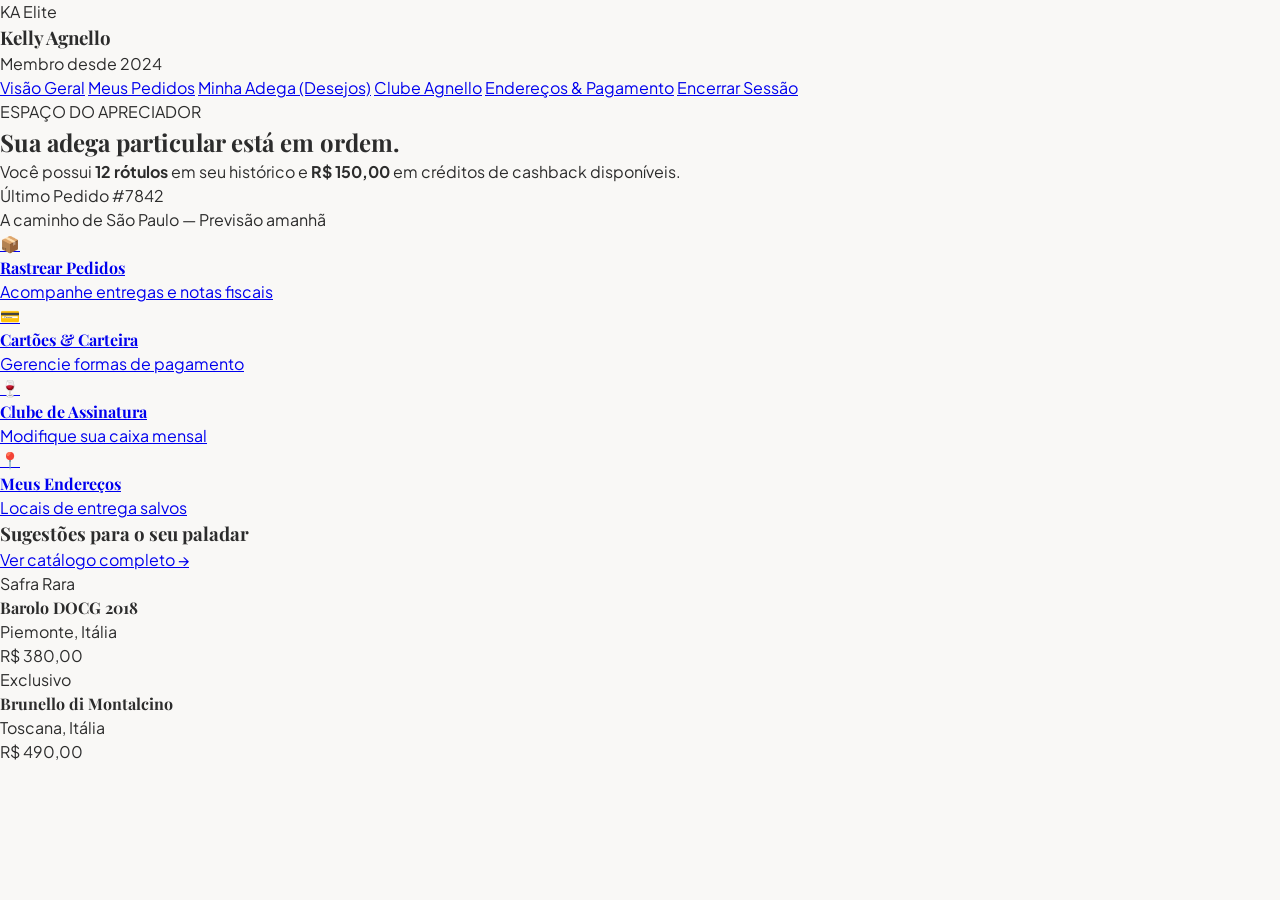
==== area-pessoal.html @ 6c17322b "Adding the HTML for the personal area page and modifying the CSS for the login and registration page" ====
<!DOCTYPE html>
<html lang="pt-BR">

<head>
  <meta charset="UTF-8">
  <meta name="viewport" content="width=device-width, initial-scale=1.0">
  <title>Minha Adega Pessoal — Vinheria Agnello</title>
  <link rel="stylesheet" href="./css/variables.css">
  <link rel="stylesheet" href="./css/global.css">
  <link rel="stylesheet" href="./css/minha-conta.css">
  <link
    href="https://fonts.googleapis.com/css2?family=Playfair+Display:ital,wght@0,400..900;1,400..900&family=Plus+Jakarta+Sans:wght@300;400;500;600;700&display=swap"
    rel="stylesheet">
</head>

<body class="agnello-account-body">

  <div id="site-header"></div>

  <main class="agnello-account-main">
    <div class="account-container">

      <!-- Sidebar de Navegação Interna -->
      <aside class="account-sidebar">
        <div class="user-profile-card">
          <div class="avatar-wrapper">
            <span class="avatar-initials">KA</span>
            <span class="loyalty-badge">Elite</span>
          </div>
          <h3>Kelly Agnello</h3>
          <p>Membro desde 2024</p>
        </div>

        <nav class="account-nav-menu">
          <a href="#" class="nav-item active">Visão Geral</a>
          <a href="#" class="nav-item">Meus Pedidos</a>
          <a href="#" class="nav-item">Minha Adega (Desejos)</a>
          <a href="#" class="nav-item">Clube Agnello</a>
          <a href="#" class="nav-item">Endereços & Pagamento</a>
          <a href="#" class="nav-item logout">Encerrar Sessão</a>
        </nav>
      </aside>

      <!-- Conteúdo Principal Dinâmico -->
      <section class="account-content">

        <!-- Boas-Vindas & Status de Consumo -->
        <div class="welcome-banner-card">
          <div class="welcome-text">
            <span class="sub-tag">ESPAÇO DO APRECIADOR</span>
            <h1>Sua adega particular está em ordem.</h1>
            <p>Você possui <strong>12 rótulos</strong> em seu histórico e <strong>R$ 150,00</strong> em créditos de
              cashback disponíveis.</p>
          </div>
          <div class="last-order-preview">
            <span class="preview-label">Último Pedido #7842</span>
            <p class="preview-status">A caminho de São Paulo — Previsão amanhã</p>
          </div>
        </div>

        <!-- Atalhos Rápidos (Grid de Ações) -->
        <div class="quick-actions-grid">
          <a href="#" class="action-card">
            <div class="icon-box">📦</div>
            <h4>Rastrear Pedidos</h4>
            <p>Acompanhe entregas e notas fiscais</p>
          </a>
          <a href="#" class="action-card">
            <div class="icon-box">💳</div>
            <h4>Cartões & Carteira</h4>
            <p>Gerencie formas de pagamento</p>
          </a>
          <a href="#" class="action-card">
            <div class="icon-box">🍷</div>
            <h4>Clube de Assinatura</h4>
            <p>Modifique sua caixa mensal</p>
          </a>
          <a href="#" class="action-card">
            <div class="icon-box">📍</div>
            <h4>Meus Endereços</h4>
            <p>Locais de entrega salvos</p>
          </a>
        </div>

        <!-- Vitrine de Recomendações e Desejos -->
        <div class="recommendation-section">
          <div class="section-header-flex">
            <h3>Sugestões para o seu paladar</h3>
            <a href="#" class="see-more-link">Ver catálogo completo →</a>
          </div>
          <div class="wine-suggestions-grid">
            <div class="wine-card-mini">
              <span class="tag-rare">Safra Rara</span>
              <h4>Barolo DOCG 2018</h4>
              <p>Piemonte, Itália</p>
              <span class="price">R$ 380,00</span>
            </div>
            <div class="wine-card-mini">
              <span class="tag-rare">Exclusivo</span>
              <h4>Brunello di Montalcino</h4>
              <p>Toscana, Itália</p>
              <span class="price">R$ 490,00</span>
            </div>
          </div>
        </div>

      </section>

    </div>
  </main>

  <div id="site-footer-completo"></div>

</body>

</html>
---- css/variables.css ----
/* css/variables.css */
:root {
  /* Definição das Fontes Padrão do Site */
  --font-heading: 'Playfair Display', serif;
  --font-body: 'Plus Jakarta Sans', sans-serif;

  /* Paleta de Cores da Vinheria Agnello */
  --primary-wine: #4A1525;
  --accent-gold: #D4AF37;
  --bg-offwhite: #F9F8F6;
  --text-charcoal: #2C2C2C;
}

/* Aplicando as fontes globalmente em todo o site */
body {
  font-family: var(--font-body);
  color: var(--text-charcoal);
  background-color: var(--bg-offwhite);
  margin: 0;
  padding: 0;
  box-sizing: border-box;
}

h1,
h2,
h3,
h4,
h5,
h6 {
  font-family: var(--font-heading);
}
---- css/global.css ----
/* css/global.css */
@import url('https://fonts.googleapis.com/css2?family=Inter:wght@400;500;600&family=Playfair+Display:wght@600;700&display=swap');

* {
  margin: 0;
  padding: 0;
  box-sizing: border-box;
}



body {
  background-color: var(--bg-offwhite);
  color: var(--text-charcoal);
  font-family: var(--font-body);
  line-height: 1.5;
}

h1,
h2,
h3,
h4 {
  font-family: var(--font-heading);
}

/* Esconde a gaveta e o overlay por padrão fora da tela */
#agnello-cart-drawer-unique,
#agnello-cart-drawer {
  position: fixed;
  top: 0;
  right: -400px;
  /* Joga a gaveta totalmente para fora da tela à direita */
  width: 380px;
  height: 100vh;
  background: #FFFFFF;
  box-shadow: -5px 0 25px rgba(0, 0, 0, 0.2);
  transition: right 0.3s ease-in-out;
  z-index: 9999;
}

/* Mostra a gaveta quando a classe 'ativo' for adicionada pelo JavaScript */
#agnello-cart-drawer-unique.ativo,
#agnello-cart-drawer.ativo {
  right: 0;
}

#agnello-cart-overlay-unique,
#agnello-cart-overlay {
  position: fixed;
  top: 0;
  left: 0;
  width: 100vw;
  height: 100vh;
  background: rgba(0, 0, 0, 0.5);
  visibility: hidden;
  opacity: 0;
  transition: opacity 0.3s ease-in-out, visibility 0.3s ease-in-out;
  z-index: 9998;
}

#agnello-cart-overlay-unique.ativo,
#agnello-cart-overlay.ativo {
  visibility: visible;
  opacity: 1;
}
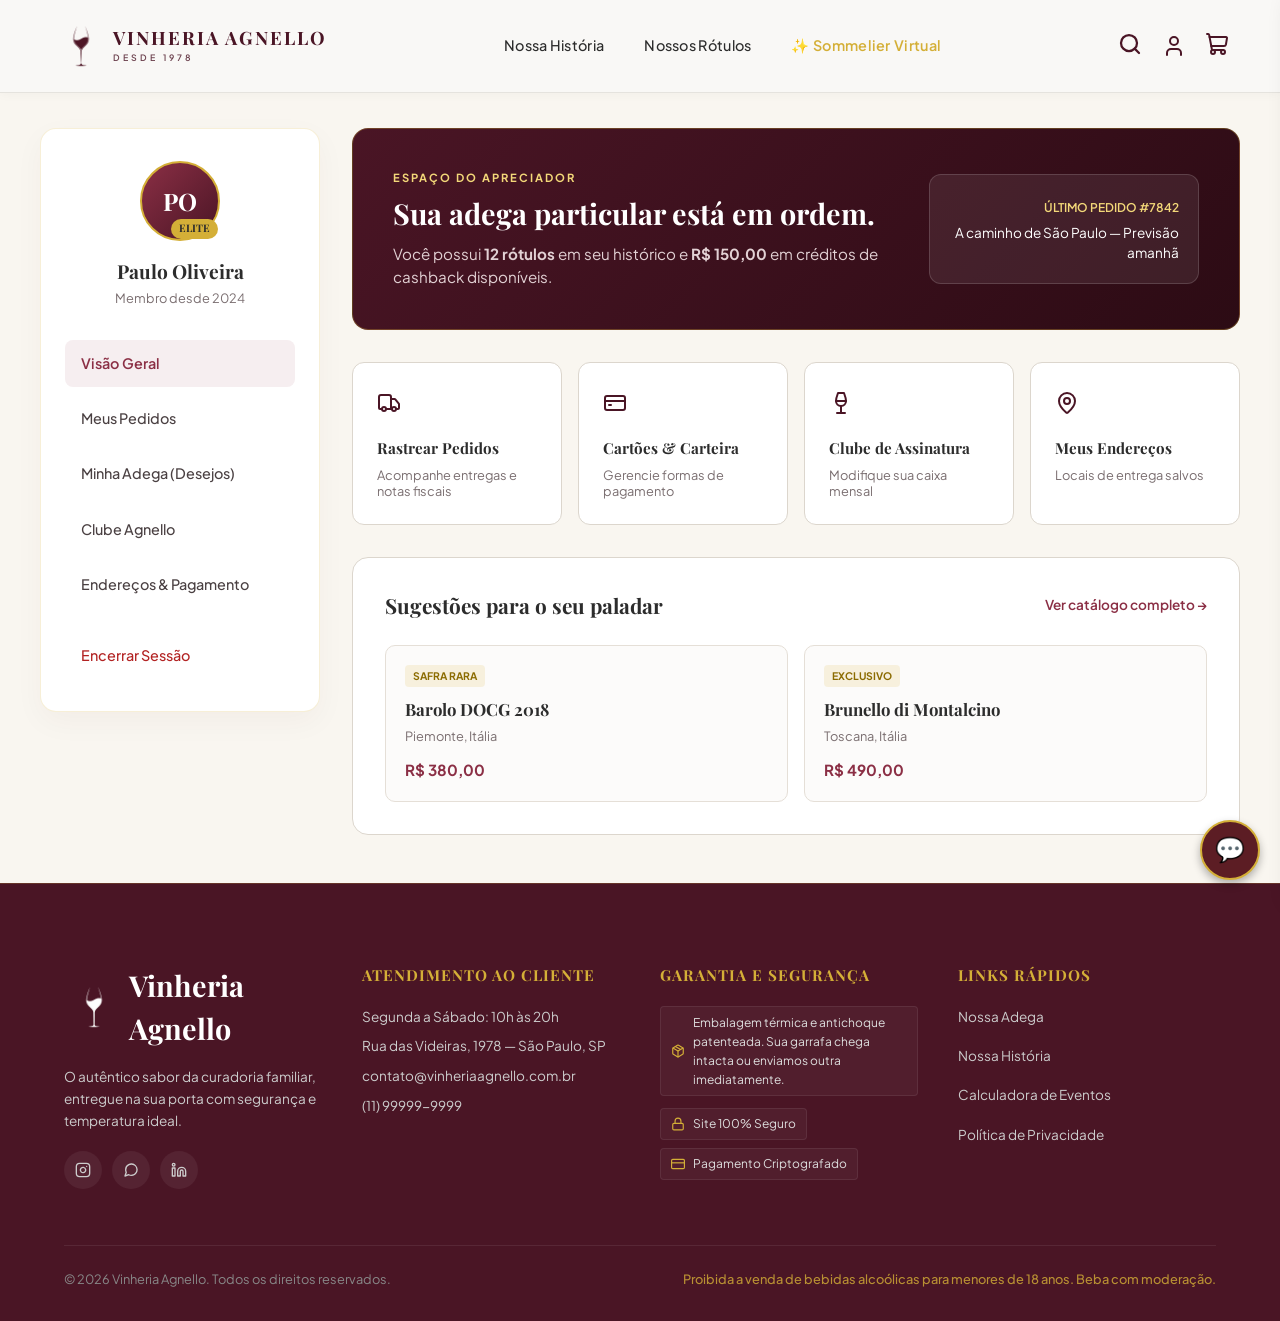
==== commit 0a7aedd6: "Adding HTML, CSS and JS from the personal area page" ====
--- a/area-pessoal.html
+++ b/area-pessoal.html
@@ -7,7 +7,10 @@
   <title>Minha Adega Pessoal — Vinheria Agnello</title>
   <link rel="stylesheet" href="./css/variables.css">
   <link rel="stylesheet" href="./css/global.css">
-  <link rel="stylesheet" href="./css/minha-conta.css">
+  <link rel="stylesheet" href="./css/home.css">
+  <link rel="stylesheet" href="./css/animations.css">
+  <link rel="stylesheet" href="./css/sections/_chat.css">
+  <link rel="stylesheet" href="./css/area-pessoal.css">
   <link
     href="https://fonts.googleapis.com/css2?family=Playfair+Display:ital,wght@0,400..900;1,400..900&family=Plus+Jakarta+Sans:wght@300;400;500;600;700&display=swap"
     rel="stylesheet">
@@ -24,10 +27,10 @@
       <aside class="account-sidebar">
         <div class="user-profile-card">
           <div class="avatar-wrapper">
-            <span class="avatar-initials">KA</span>
+            <span class="avatar-initials">PO</span>
             <span class="loyalty-badge">Elite</span>
           </div>
-          <h3>Kelly Agnello</h3>
+          <h3>Paulo Oliveira</h3>
           <p>Membro desde 2024</p>
         </div>
 
@@ -61,22 +64,30 @@
         <!-- Atalhos Rápidos (Grid de Ações) -->
         <div class="quick-actions-grid">
           <a href="#" class="action-card">
-            <div class="icon-box">📦</div>
+            <div class="icon-box">
+              <img src="./assets/icons/truck.svg" alt="">
+            </div>
             <h4>Rastrear Pedidos</h4>
             <p>Acompanhe entregas e notas fiscais</p>
           </a>
           <a href="#" class="action-card">
-            <div class="icon-box">💳</div>
+            <div class="icon-box">
+              <img src="./assets/icons/credit-card.svg" alt="">
+            </div>
             <h4>Cartões & Carteira</h4>
             <p>Gerencie formas de pagamento</p>
           </a>
           <a href="#" class="action-card">
-            <div class="icon-box">🍷</div>
+            <div class="icon-box">
+              <img src="./assets/icons/wine.svg" alt="">
+            </div>
             <h4>Clube de Assinatura</h4>
             <p>Modifique sua caixa mensal</p>
           </a>
           <a href="#" class="action-card">
-            <div class="icon-box">📍</div>
+            <div class="icon-box">
+              <img src="./assets/icons/map-pin.svg" alt="">
+            </div>
             <h4>Meus Endereços</h4>
             <p>Locais de entrega salvos</p>
           </a>
@@ -111,6 +122,19 @@
 
   <div id="site-footer-completo"></div>
 
+  <!-- CARRINHO DRAWER -->
+  <div id="agnello-cart-overlay" class="agnello-cart-overlay"></div>
+  <div id="agnello-cart-drawer" class="agnello-cart-drawer">
+    <div class="agnello-cart-header">
+      <button id="agnello-cart-close" class="agnello-cart-back-btn">←</button>
+      <h2 id="agnello-cart-title">Carrinho (0)</h2>
+    </div>
+    <div id="agnello-cart-body" class="agnello-cart-body"></div>
+  </div>
+  <script src="./js/catalogo.js"></script>
+  <script src="./js/components/componentes.js"></script>
+  <script src="./js/components/carrinho.js"></script>
+  <script src="./js/components/chat.js"></script>
 </body>
 
 </html>
--- a/css/home.css
+++ b/css/home.css
@@ -0,0 +1,12 @@
+@import url('./sections/_variables.css');
+@import url('./sections/_header.css');
+@import url('./sections/_buttons.css');
+@import url('./sections/_hero.css');
+@import url('./sections/_family.css');
+@import url('./sections/_calculator.css');
+@import url('./sections/_vitrini.css');
+@import url('./sections/_footer-intern.css');
+@import url('./sections/_footer-completed.css');
+@import url('./sections/_responsive.css');
+@import url('./sections/_carrinho.css');
+@import url('./sections/_chat.css');
--- a/css/animations.css
+++ b/css/animations.css
@@ -0,0 +1,225 @@
+/* ==========================================================================
+   ANIMAÇÕES REFINADAS E OTIMIZADAS PARA RAPIDEZ E FLUIDEZ
+   ========================================================================== */
+
+@keyframes familyFadeInLeft {
+  from {
+    opacity: 0;
+    transform: translateX(-30px);
+  }
+
+  to {
+    opacity: 1;
+    transform: translateX(0);
+  }
+}
+
+@keyframes familyFadeInRight {
+  from {
+    opacity: 0;
+    transform: translateX(30px);
+  }
+
+  to {
+    opacity: 1;
+    transform: translateX(0);
+  }
+}
+
+@keyframes familyCalmFadeUp {
+  from {
+    opacity: 0;
+    transform: translateY(20px);
+  }
+
+  to {
+    opacity: 1;
+    transform: translateY(0);
+  }
+}
+
+@keyframes badgePopUp {
+  0% {
+    opacity: 0;
+    transform: translateY(15px) scale(0.95);
+  }
+
+  100% {
+    opacity: 1;
+    transform: translateY(0) scale(1);
+  }
+}
+
+@keyframes uniqueFadeDown {
+  from {
+    opacity: 0;
+    transform: translateY(-15px);
+  }
+
+  to {
+    opacity: 1;
+    transform: translateY(0);
+  }
+}
+
+@keyframes uniqueFadeIn {
+  from {
+    opacity: 0;
+  }
+
+  to {
+    opacity: 1;
+  }
+}
+
+@keyframes uniqueScaleUp {
+  from {
+    opacity: 0;
+    transform: scale(0.95);
+  }
+
+  to {
+    opacity: 1;
+    transform: scale(1);
+  }
+}
+
+@keyframes uniquePulseValue {
+  0% {
+    transform: scale(1);
+  }
+
+  50% {
+    transform: scale(1.04);
+  }
+
+  100% {
+    transform: scale(1);
+  }
+}
+
+@keyframes familyImageReveal {
+  0% {
+    transform: scale(1.05);
+    opacity: 0;
+  }
+
+  100% {
+    transform: scale(1);
+    opacity: 1;
+  }
+}
+
+/* ==========================================================================
+   ESTADO GLOBAL DE SCROLL (COM TRANSIÇÕES MAIS RÁPIDAS)
+   ========================================================================== */
+
+.scroll-animate-left,
+.scroll-animate-right,
+.scroll-animate-up {
+  opacity: 0;
+  will-change: opacity, transform;
+  transition: opacity 1s cubic-bezier(0.25, 1, 0.5, 1), transform 1s cubic-bezier(0.25, 1, 0.5, 1);
+}
+
+.scroll-animate-left {
+  transform: translateX(-25px);
+}
+
+.scroll-animate-right {
+  transform: translateX(25px);
+}
+
+.scroll-animate-up {
+  transform: translateY(25px);
+}
+
+.scroll-animate-left.is-visible,
+.scroll-animate-right.is-visible,
+.scroll-animate-up.is-visible {
+  opacity: 1;
+  transform: translate(0, 0);
+}
+
+/* ==========================================================================
+   HERO SECTION
+   ========================================================================== */
+
+@keyframes heroFadeUp {
+  0% {
+    opacity: 0;
+    transform: translateY(20px);
+  }
+
+  100% {
+    opacity: 1;
+    transform: translateY(0);
+  }
+}
+
+.hero .hero-tag {
+  opacity: 0;
+  animation: heroFadeUp 0.8s cubic-bezier(0.16, 1, 0.3, 1) 0.1s forwards;
+}
+
+.hero .hero-title {
+  opacity: 0;
+  animation: heroFadeUp 0.8s cubic-bezier(0.16, 1, 0.3, 1) 0.25s forwards;
+}
+
+.hero .hero-subtitle {
+  opacity: 0;
+  animation: heroFadeUp 0.8s cubic-bezier(0.16, 1, 0.3, 1) 0.4s forwards;
+}
+
+.hero .hero-buttons {
+  opacity: 0;
+  animation: heroFadeUp 0.8s cubic-bezier(0.16, 1, 0.3, 1) 0.55s forwards;
+}
+
+.hero .btn-gold,
+.hero .btn-outline {
+  transition: all 0.3s cubic-bezier(0.16, 1, 0.3, 1);
+}
+
+.hero .btn-gold:hover,
+.hero .btn-outline:hover {
+  transform: translateY(-3px);
+}
+
+/* ==========================================================================
+   SEÇÃO FAMILY (ÁGIL E SINCRONIZADA COM O SCROLL)
+   ========================================================================== */
+
+.family-image-wrapper,
+.family-text,
+.image-frame-decoration,
+.family-mini-badge,
+.founders-profile {
+  opacity: 0;
+  will-change: transform, opacity;
+}
+
+.family-image-wrapper.is-visible {
+  animation: familyFadeInLeft 0.8s cubic-bezier(0.16, 1, 0.3, 1) 0.1s forwards;
+}
+
+.family-image-wrapper.is-visible .image-frame-decoration {
+  animation: uniqueFadeIn 0.6s cubic-bezier(0.16, 1, 0.3, 1) 0.2s forwards;
+}
+
+.family-image-wrapper.is-visible .family-image-box img {
+  animation: familyImageReveal 0.9s cubic-bezier(0.16, 1, 0.3, 1) 0.1s forwards;
+}
+
+.family-image-wrapper.is-visible .family-mini-badge {
+  animation: badgePopUp 0.7s cubic-bezier(0.34, 1.56, 0.64, 1) 0.3s forwards;
+}
+
+.family-text.is-visible {
+  animation: familyFadeInRight 0.8s cubic-bezier(0.16, 1, 0.3, 1) 0.2s forwards;
+}
+
+.family-text.is-visible .founders-profile {
+  animation: familyCalmFadeUp 0.7s cubic-bezier(0.16, 1, 0.3, 1) 0.35s forwards;
+}
--- a/css/sections/_chat.css
+++ b/css/sections/_chat.css
@@ -0,0 +1,208 @@
+.chat-widget-container {
+  position: fixed;
+  bottom: 20px;
+  right: 20px;
+  z-index: 1000;
+  font-family: sans-serif;
+}
+
+.chat-toggle-btn {
+  background-color: #5c1d24;
+  color: #d4af37;
+  border: 2px solid #d4af37;
+  border-radius: 50%;
+  width: 60px;
+  height: 60px;
+  font-size: 24px;
+  cursor: pointer;
+  box-shadow: 0 4px 8px rgba(0, 0, 0, 0.3);
+  transition: transform 0.2s;
+}
+
+.chat-toggle-btn:hover {
+  transform: scale(1.05);
+}
+
+.chat-box {
+  position: absolute;
+  bottom: 80px;
+  right: 0;
+  width: 380px;
+  height: 520px;
+  background-color: #ffffff;
+  border: 1px solid #d4af37;
+  border-radius: 12px;
+  box-shadow: 0 10px 25px rgba(0, 0, 0, 0.3);
+  display: flex;
+  flex-direction: column;
+  overflow: hidden;
+  opacity: 0;
+  transform: translateY(20px) scale(0.95);
+  visibility: hidden;
+  transition: all 0.3s cubic-bezier(0.16, 1, 0.3, 1);
+}
+
+.chat-box.active {
+  opacity: 1;
+  transform: translateY(0) scale(1);
+  visibility: visible;
+}
+
+.chat-box.hidden {
+  display: flex;
+}
+
+.chat-header {
+  background-color: #5c1d24;
+  color: #fdfbf7;
+  padding: 12px 16px;
+  display: flex;
+  justify-content: space-between;
+  align-items: center;
+}
+
+.chat-header h3 {
+  font-size: 15px;
+  margin: 0;
+}
+
+#chat-close-btn {
+  background: none;
+  border: none;
+  color: #fdfbf7;
+  font-size: 20px;
+  cursor: pointer;
+}
+
+.chat-body {
+  padding: 16px;
+  flex: 1;
+  overflow-y: auto;
+  font-size: 13px;
+  color: #333;
+  background-color: #faf9f6;
+}
+
+.chat-timestamp {
+  text-align: center;
+  font-size: 11px;
+  color: #888;
+  margin-bottom: 12px;
+}
+
+.chat-terms-notice {
+  font-size: 11px;
+  color: #666;
+  text-align: center;
+  margin-bottom: 16px;
+  line-height: 1.4;
+  padding: 0 10px;
+}
+
+.chat-system-join {
+  text-align: center;
+  font-size: 11px;
+  color: #777;
+  margin-bottom: 12px;
+}
+
+.chat-message-wrapper {
+  display: flex;
+  align-items: flex-start;
+  gap: 10px;
+  margin-bottom: 4px;
+}
+
+.chat-avatar {
+  background-color: #e2ded4;
+  color: #5c1d24;
+  font-weight: bold;
+  font-size: 11px;
+  width: 28px;
+  height: 28px;
+  border-radius: 50%;
+  display: flex;
+  align-items: center;
+  justify-content: center;
+  flex-shrink: 0;
+}
+
+.chat-bubble {
+  background-color: #f0ece1;
+  padding: 12px;
+  border-radius: 8px;
+  color: #222;
+  line-height: 1.4;
+  font-size: 13px;
+}
+
+.chat-msg-time {
+  font-size: 10px;
+  color: #888;
+  margin-left: 38px;
+  margin-bottom: 16px;
+}
+
+.chat-footer {
+  display: flex;
+  align-items: center;
+  border-top: 1px solid #e0dad0;
+  padding: 10px 12px;
+  background-color: #fff;
+  gap: 8px;
+}
+
+.chat-action-icon {
+  background: none;
+  border: none;
+  font-size: 18px;
+  cursor: pointer;
+  padding: 0;
+  color: #5c1d24;
+}
+
+#chat-input {
+  flex: 1;
+  border: 1px solid #ccc;
+  border-radius: 6px;
+  padding: 8px 10px;
+  font-size: 13px;
+  outline: none;
+}
+
+#chat-input:focus {
+  border-color: #5c1d24;
+}
+
+#chat-send-btn {
+  background-color: #5c1d24;
+  color: #fff;
+  border: none;
+  padding: 8px 12px;
+  border-radius: 6px;
+  cursor: pointer;
+  font-size: 13px;
+  font-weight: bold;
+}
+
+/* Ajuste responsivo completo para mobile */
+@media (max-width: 480px) {
+  .chat-widget-container {
+    bottom: 10px;
+    right: 10px;
+    left: 10px;
+    /* Permite ocupar a largura segura */
+  }
+
+  .chat-box {
+    position: fixed;
+    bottom: 75px;
+    right: 10px;
+    left: 10px;
+    width: auto;
+    /* Anula a largura fixa de 380px */
+    height: 75vh;
+    /* Ocupa uma proporção dinâmica da altura da tela */
+    max-height: 500px;
+  }
+}
--- a/css/area-pessoal.css
+++ b/css/area-pessoal.css
@@ -0,0 +1,326 @@
+@import url('./sections/_variables.css');
+@import url('./sections/_header.css');
+@import url('./sections/_buttons.css');
+@import url('./sections/_hero.css');
+@import url('./sections/_family.css');
+@import url('./sections/_calculator.css');
+@import url('./sections/_vitrini.css');
+@import url('./sections/_footer-completed.css');
+@import url('./sections/_responsive.css');
+@import url('./sections/_carrinho.css');
+@import url('./sections/_chat.css');
+
+
+/* Estilos Exclusivos - Painel do Cliente Vinheria Agnello */
+.agnello-account-body {
+  background-color: #f9f6f0;
+  color: #2c2c2c;
+  font-family: 'Plus Jakarta Sans', sans-serif;
+  margin-top: 5rem;
+  display: flex;
+  flex-direction: column;
+  min-height: 100vh;
+}
+
+.agnello-account-main {
+  flex: 1;
+  padding: 3rem 2rem;
+  display: flex;
+  justify-content: center;
+}
+
+.account-container {
+  display: grid;
+  grid-template-columns: 280px 1fr;
+  gap: 2rem;
+  max-width: 1200px;
+  width: 100%;
+}
+
+/* Sidebar */
+.account-sidebar {
+  background: #ffffff;
+  border: 1px solid rgba(212, 175, 55, 0.2);
+  border-radius: 16px;
+  padding: 2rem 1.5rem;
+  display: flex;
+  flex-direction: column;
+  gap: 2rem;
+  box-shadow: 0 10px 30px rgba(74, 21, 37, 0.04);
+  height: fit-content;
+}
+
+.user-profile-card {
+  text-align: center;
+}
+
+.avatar-wrapper {
+  position: relative;
+  width: 80px;
+  height: 80px;
+  background: linear-gradient(135deg, #8b2f45, #4a1525);
+  border-radius: 50%;
+  margin: 0 auto 1rem;
+  display: flex;
+  align-items: center;
+  justify-content: center;
+  color: #fff;
+  font-family: 'Playfair Display', serif;
+  font-size: 1.5rem;
+  font-weight: 700;
+  border: 2px solid #d4af37;
+}
+
+.loyalty-badge {
+  position: absolute;
+  bottom: 0;
+  right: 0;
+  background: #d4af37;
+  color: #2c2c2c;
+  font-size: 0.65rem;
+  font-weight: 700;
+  padding: 0.15rem 0.5rem;
+  border-radius: 10px;
+  text-transform: uppercase;
+}
+
+.user-profile-card h3 {
+  font-family: 'Playfair Display', serif;
+  font-size: 1.2rem;
+  color: #2c2c2c;
+  margin-bottom: 0.2rem;
+}
+
+.user-profile-card p {
+  font-size: 0.8rem;
+  color: #7a6e70;
+}
+
+.account-nav-menu {
+  display: flex;
+  flex-direction: column;
+  gap: 0.5rem;
+}
+
+.nav-item {
+  padding: 0.8rem 1rem;
+  border-radius: 8px;
+  color: #4a4042;
+  text-decoration: none;
+  font-size: 0.9rem;
+  font-weight: 500;
+  transition: all 0.2s ease;
+}
+
+.nav-item:hover,
+.nav-item.active {
+  background: rgba(139, 47, 69, 0.08);
+  color: #8b2f45;
+  font-weight: 600;
+}
+
+.nav-item.logout {
+  color: #b22222;
+  margin-top: 1rem;
+}
+
+/* Conteúdo Principal */
+.account-content {
+  display: flex;
+  flex-direction: column;
+  gap: 2rem;
+}
+
+.welcome-banner-card {
+  background: linear-gradient(135deg, #4a1525 0%, #2c0b14 100%);
+  border-radius: 16px;
+  padding: 2.5rem;
+  color: #fff;
+  display: flex;
+  justify-content: space-between;
+  align-items: center;
+  border: 1px solid rgba(212, 175, 55, 0.3);
+}
+
+.sub-tag {
+  font-size: 0.7rem;
+  letter-spacing: 2px;
+  color: #f3d879;
+  font-weight: 700;
+  text-transform: uppercase;
+  margin-bottom: 0.4rem;
+  display: block;
+}
+
+.welcome-text h1 {
+  font-family: 'Playfair Display', serif;
+  font-size: 1.8rem;
+  margin-bottom: 0.5rem;
+}
+
+.welcome-text p {
+  color: #e2d1d4;
+  font-size: 0.95rem;
+}
+
+.last-order-preview {
+  background: rgba(255, 255, 255, 0.08);
+  border: 1px solid rgba(255, 255, 255, 0.15);
+  padding: 1.2rem;
+  border-radius: 12px;
+  text-align: right;
+  min-width: 220px;
+}
+
+.preview-label {
+  font-size: 0.75rem;
+  color: #f3d879;
+  text-transform: uppercase;
+  font-weight: 600;
+}
+
+.preview-status {
+  font-size: 0.85rem;
+  color: #fff;
+  margin-top: 0.3rem;
+}
+
+/* Grid de Atalhos */
+.quick-actions-grid {
+  display: grid;
+  grid-template-columns: repeat(4, 1fr);
+  gap: 1rem;
+}
+
+.action-card {
+  background: #ffffff;
+  border: 1px solid #dcd6cd;
+  border-radius: 12px;
+  padding: 1.5rem;
+  text-decoration: none;
+  transition: all 0.3s ease;
+  display: flex;
+  flex-direction: column;
+  gap: 0.4rem;
+}
+
+.action-card:hover {
+  transform: translateY(-3px);
+  border-color: #8b2f45;
+  box-shadow: 0 10px 20px rgba(139, 47, 69, 0.08);
+}
+
+.icon-box {
+  font-size: 1.5rem;
+  margin-bottom: 0.5rem;
+
+}
+
+.action-card h4 {
+  font-size: 0.95rem;
+  color: #2c2c2c;
+  font-weight: 700;
+}
+
+.action-card p {
+  font-size: 0.8rem;
+  color: #7a6e70;
+  line-height: 1.3;
+}
+
+/* Recomendações */
+.recommendation-section {
+  background: #ffffff;
+  border: 1px solid #dcd6cd;
+  border-radius: 16px;
+  padding: 2rem;
+}
+
+.section-header-flex {
+  display: flex;
+  justify-content: space-between;
+  align-items: center;
+  margin-bottom: 1.5rem;
+}
+
+.section-header-flex h3 {
+  font-family: 'Playfair Display', serif;
+  font-size: 1.3rem;
+  color: #2c2c2c;
+}
+
+.see-more-link {
+  font-size: 0.85rem;
+  color: #8b2f45;
+  text-decoration: none;
+  font-weight: 600;
+}
+
+.wine-suggestions-grid {
+  display: grid;
+  grid-template-columns: repeat(2, 1fr);
+  gap: 1rem;
+}
+
+.wine-card-mini {
+  background: #fcfbfa;
+  border: 1px solid #e5dfd7;
+  border-radius: 10px;
+  padding: 1.2rem;
+  display: flex;
+  flex-direction: column;
+  gap: 0.3rem;
+  position: relative;
+}
+
+.tag-rare {
+  font-size: 0.65rem;
+  background: rgba(212, 175, 55, 0.15);
+  color: #8b6b00;
+  padding: 0.2rem 0.5rem;
+  border-radius: 4px;
+  width: fit-content;
+  font-weight: 700;
+  text-transform: uppercase;
+}
+
+.wine-card-mini h4 {
+  font-family: 'Playfair Display', serif;
+  font-size: 1.05rem;
+  color: #2c2c2c;
+  margin-top: 0.3rem;
+}
+
+.wine-card-mini p {
+  font-size: 0.8rem;
+  color: #7a6e70;
+}
+
+.wine-card-mini .price {
+  font-size: 0.95rem;
+  font-weight: 700;
+  color: #8b2f45;
+  margin-top: 0.5rem;
+}
+
+/* Responsividade */
+@media (max-width: 900px) {
+  .account-container {
+    grid-template-columns: 1fr;
+  }
+
+  .quick-actions-grid {
+    grid-template-columns: repeat(2, 1fr);
+  }
+
+  .welcome-banner-card {
+    flex-direction: column;
+    align-items: flex-start;
+    gap: 1.5rem;
+  }
+
+  .last-order-preview {
+    width: 100%;
+    text-align: left;
+  }
+}
